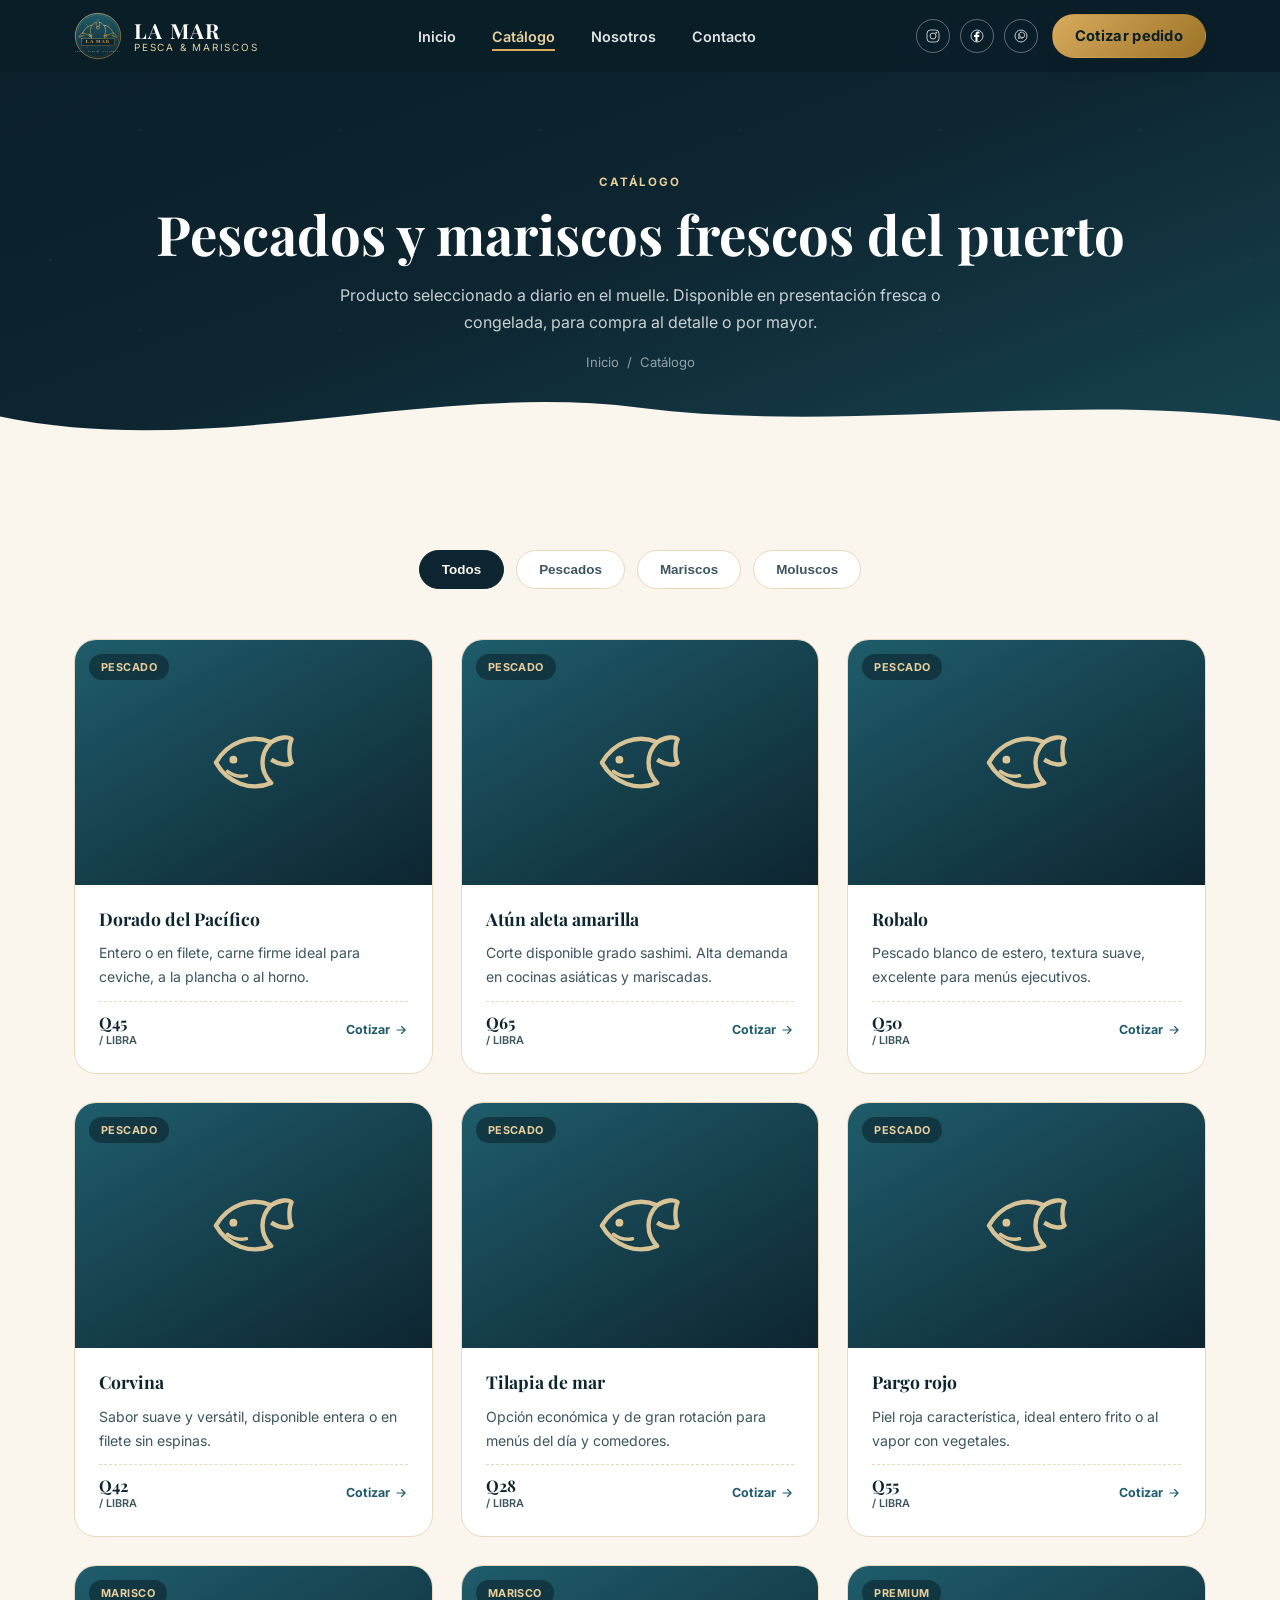
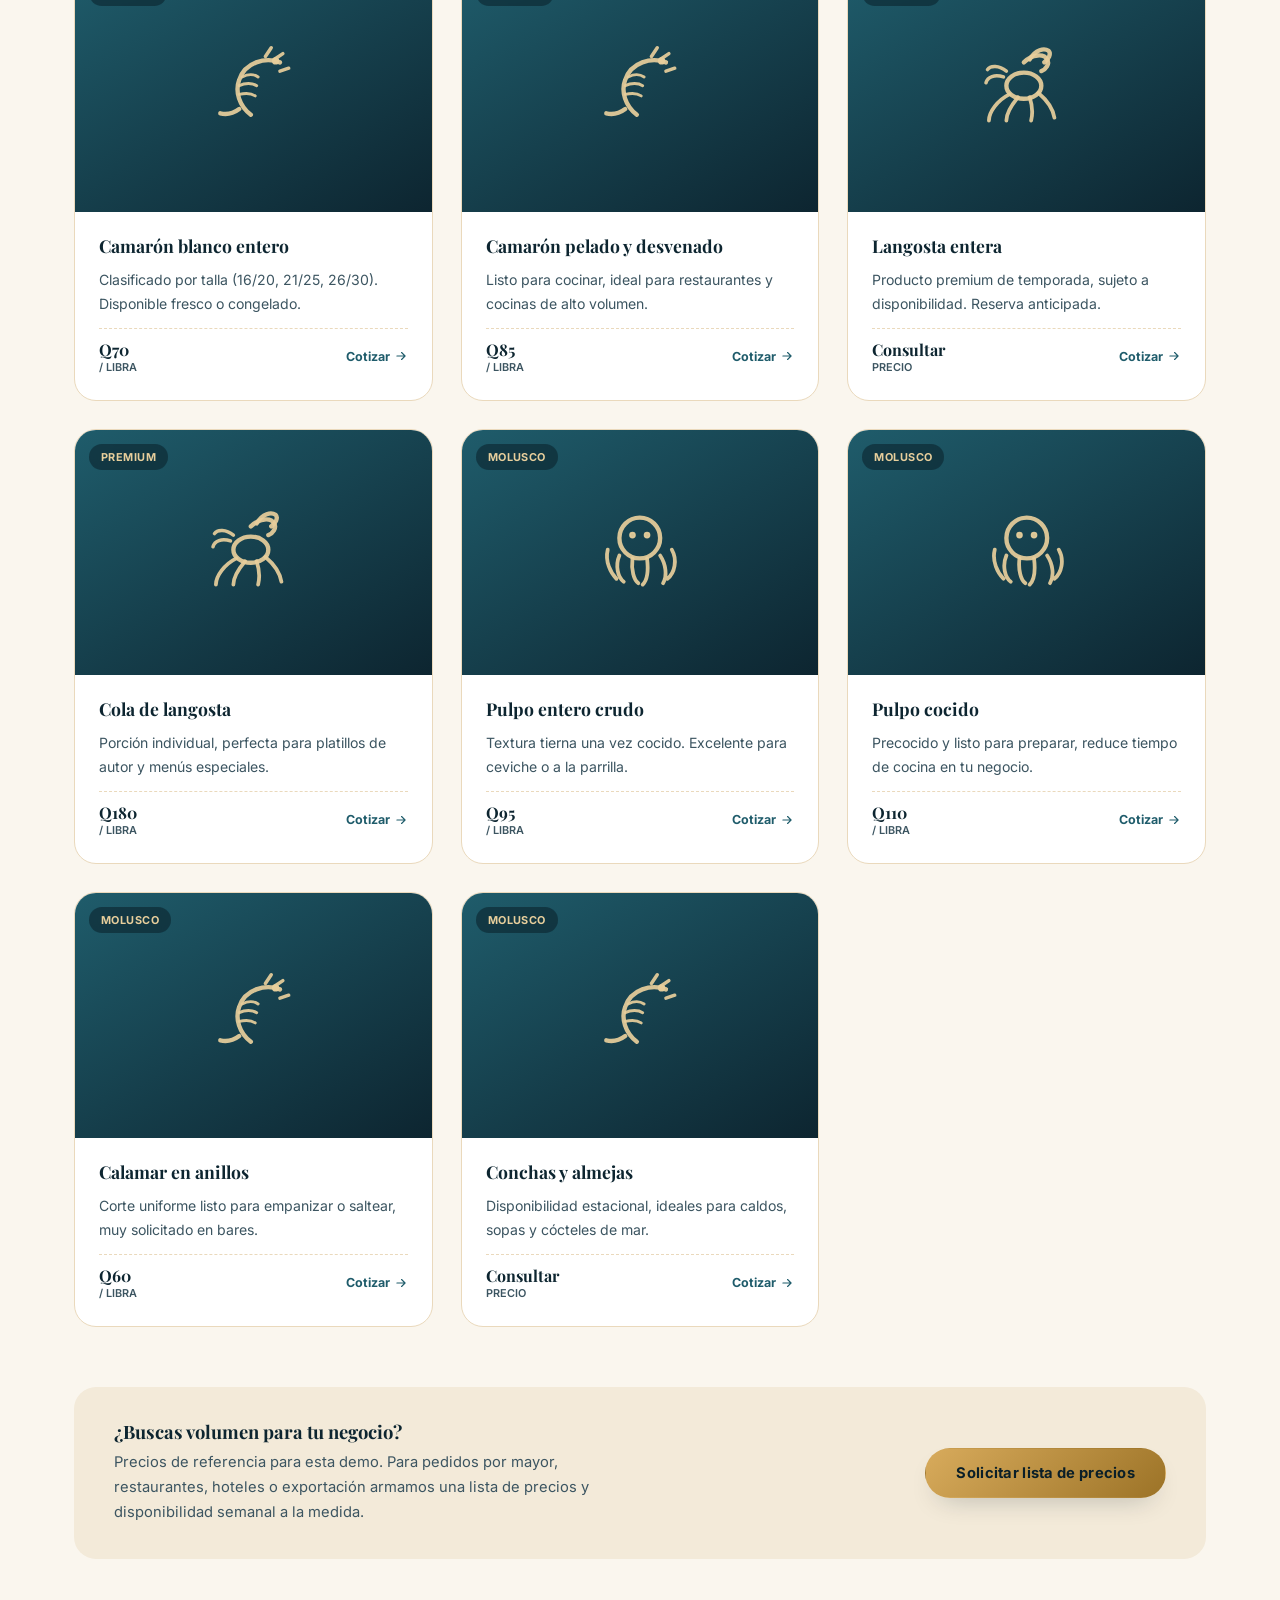
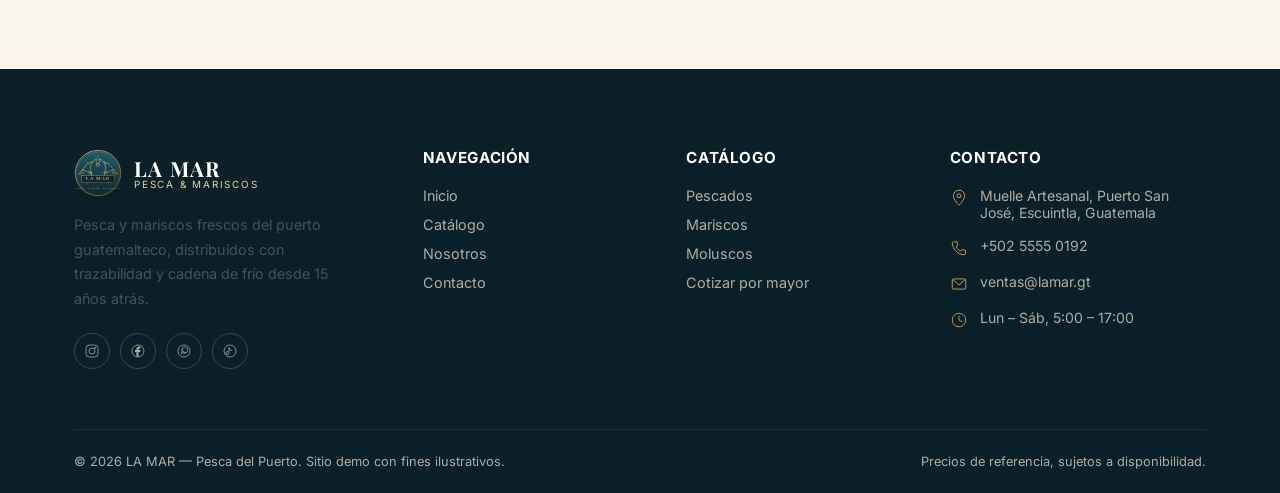
==== catalogo.html @ 39e27c09 "Crear demo estática de sitio web para LA MAR (empresa pesquera) Sitio de 4 páginas (inicio, catálogo" ====
<!doctype html>
<html lang="es">
<head>
<meta charset="UTF-8">
<meta name="viewport" content="width=device-width, initial-scale=1.0">
<title>Catálogo — LA MAR | Pesca del Puerto</title>
<meta name="description" content="Catálogo de pescados, mariscos y moluscos frescos de LA MAR: dorado, atún, camarón, langosta, pulpo, robalo y más, con presentación fresca o congelada.">
<link rel="icon" href="assets/img/logo.svg" type="image/svg+xml">
<link rel="preconnect" href="https://fonts.googleapis.com">
<link rel="preconnect" href="https://fonts.gstatic.com" crossorigin>
<link href="https://fonts.googleapis.com/css2?family=Playfair+Display:wght@600;700&family=Inter:wght@400;500;600;700&display=swap" rel="stylesheet">
<link rel="stylesheet" href="assets/css/styles.css">
</head>
<body>

<header class="site-header solid" data-header>
  <div class="container">
    <a href="index.html" class="brand">
      <img src="assets/img/logo.svg" alt="La Mar — Pesca del Puerto">
      <span class="brand-text"><strong>LA MAR</strong><span>Pesca &amp; Mariscos</span></span>
    </a>
    <nav class="nav-main" data-nav-main>
      <a href="index.html">Inicio</a>
      <a href="catalogo.html" class="active">Catálogo</a>
      <a href="nosotros.html">Nosotros</a>
      <a href="contacto.html">Contacto</a>
      <a href="contacto.html" class="btn btn-primary nav-cta">Cotizar pedido</a>
    </nav>
    <div class="header-actions">
      <div class="social-mini">
        <a href="#" aria-label="Instagram"><svg class="icon"><use href="assets/img/icons.svg#icon-instagram"></use></svg></a>
        <a href="#" aria-label="Facebook"><svg class="icon"><use href="assets/img/icons.svg#icon-facebook"></use></svg></a>
        <a href="#" aria-label="WhatsApp"><svg class="icon"><use href="assets/img/icons.svg#icon-whatsapp"></use></svg></a>
      </div>
      <a href="contacto.html" class="btn btn-primary" style="padding:12px 22px">Cotizar pedido</a>
      <button class="nav-toggle" data-nav-toggle aria-label="Abrir menú" aria-expanded="false">
        <svg class="icon"><use href="assets/img/icons.svg#icon-menu"></use></svg>
      </button>
    </div>
  </div>
</header>

<section class="page-hero">
  <div class="container">
    <span class="eyebrow">Catálogo</span>
    <h1>Pescados y mariscos frescos del puerto</h1>
    <p>Producto seleccionado a diario en el muelle. Disponible en presentación fresca o congelada, para compra al detalle o por mayor.</p>
    <div class="breadcrumb"><a href="index.html">Inicio</a> / <span>Catálogo</span></div>
  </div>
  <div class="wave-divider">
    <svg viewBox="0 0 1440 90" preserveAspectRatio="none"><path d="M0,40 C240,90 480,0 720,30 C960,60 1200,10 1440,45 L1440,90 L0,90 Z" fill="#faf6ee"/></svg>
  </div>
</section>

<section class="catalog">
  <div class="container">

    <div class="filter-bar">
      <button class="filter-btn active" data-filter="todos">Todos</button>
      <button class="filter-btn" data-filter="pescados">Pescados</button>
      <button class="filter-btn" data-filter="mariscos">Mariscos</button>
      <button class="filter-btn" data-filter="moluscos">Moluscos</button>
    </div>

    <div class="catalog-grid">

      <!-- PESCADOS -->
      <article class="p-card" data-category="pescados">
        <div class="p-card-media"><span class="badge">Pescado</span><svg class="icon"><use href="assets/img/icons.svg#icon-fish"></use></svg></div>
        <div class="p-card-body">
          <h3>Dorado del Pacífico</h3>
          <p>Entero o en filete, carne firme ideal para ceviche, a la plancha o al horno.</p>
          <div class="p-card-foot">
            <span class="p-price">Q45 <small>/ libra</small></span>
            <a href="contacto.html" class="p-order">Cotizar <svg class="icon"><use href="assets/img/icons.svg#icon-arrow"></use></svg></a>
          </div>
        </div>
      </article>

      <article class="p-card" data-category="pescados">
        <div class="p-card-media"><span class="badge">Pescado</span><svg class="icon"><use href="assets/img/icons.svg#icon-fish"></use></svg></div>
        <div class="p-card-body">
          <h3>Atún aleta amarilla</h3>
          <p>Corte disponible grado sashimi. Alta demanda en cocinas asiáticas y mariscadas.</p>
          <div class="p-card-foot">
            <span class="p-price">Q65 <small>/ libra</small></span>
            <a href="contacto.html" class="p-order">Cotizar <svg class="icon"><use href="assets/img/icons.svg#icon-arrow"></use></svg></a>
          </div>
        </div>
      </article>

      <article class="p-card" data-category="pescados">
        <div class="p-card-media"><span class="badge">Pescado</span><svg class="icon"><use href="assets/img/icons.svg#icon-fish"></use></svg></div>
        <div class="p-card-body">
          <h3>Robalo</h3>
          <p>Pescado blanco de estero, textura suave, excelente para menús ejecutivos.</p>
          <div class="p-card-foot">
            <span class="p-price">Q50 <small>/ libra</small></span>
            <a href="contacto.html" class="p-order">Cotizar <svg class="icon"><use href="assets/img/icons.svg#icon-arrow"></use></svg></a>
          </div>
        </div>
      </article>

      <article class="p-card" data-category="pescados">
        <div class="p-card-media"><span class="badge">Pescado</span><svg class="icon"><use href="assets/img/icons.svg#icon-fish"></use></svg></div>
        <div class="p-card-body">
          <h3>Corvina</h3>
          <p>Sabor suave y versátil, disponible entera o en filete sin espinas.</p>
          <div class="p-card-foot">
            <span class="p-price">Q42 <small>/ libra</small></span>
            <a href="contacto.html" class="p-order">Cotizar <svg class="icon"><use href="assets/img/icons.svg#icon-arrow"></use></svg></a>
          </div>
        </div>
      </article>

      <article class="p-card" data-category="pescados">
        <div class="p-card-media"><span class="badge">Pescado</span><svg class="icon"><use href="assets/img/icons.svg#icon-fish"></use></svg></div>
        <div class="p-card-body">
          <h3>Tilapia de mar</h3>
          <p>Opción económica y de gran rotación para menús del día y comedores.</p>
          <div class="p-card-foot">
            <span class="p-price">Q28 <small>/ libra</small></span>
            <a href="contacto.html" class="p-order">Cotizar <svg class="icon"><use href="assets/img/icons.svg#icon-arrow"></use></svg></a>
          </div>
        </div>
      </article>

      <article class="p-card" data-category="pescados">
        <div class="p-card-media"><span class="badge">Pescado</span><svg class="icon"><use href="assets/img/icons.svg#icon-fish"></use></svg></div>
        <div class="p-card-body">
          <h3>Pargo rojo</h3>
          <p>Piel roja característica, ideal entero frito o al vapor con vegetales.</p>
          <div class="p-card-foot">
            <span class="p-price">Q55 <small>/ libra</small></span>
            <a href="contacto.html" class="p-order">Cotizar <svg class="icon"><use href="assets/img/icons.svg#icon-arrow"></use></svg></a>
          </div>
        </div>
      </article>

      <!-- MARISCOS -->
      <article class="p-card" data-category="mariscos">
        <div class="p-card-media"><span class="badge">Marisco</span><svg class="icon"><use href="assets/img/icons.svg#icon-shrimp"></use></svg></div>
        <div class="p-card-body">
          <h3>Camarón blanco entero</h3>
          <p>Clasificado por talla (16/20, 21/25, 26/30). Disponible fresco o congelado.</p>
          <div class="p-card-foot">
            <span class="p-price">Q70 <small>/ libra</small></span>
            <a href="contacto.html" class="p-order">Cotizar <svg class="icon"><use href="assets/img/icons.svg#icon-arrow"></use></svg></a>
          </div>
        </div>
      </article>

      <article class="p-card" data-category="mariscos">
        <div class="p-card-media"><span class="badge">Marisco</span><svg class="icon"><use href="assets/img/icons.svg#icon-shrimp"></use></svg></div>
        <div class="p-card-body">
          <h3>Camarón pelado y desvenado</h3>
          <p>Listo para cocinar, ideal para restaurantes y cocinas de alto volumen.</p>
          <div class="p-card-foot">
            <span class="p-price">Q85 <small>/ libra</small></span>
            <a href="contacto.html" class="p-order">Cotizar <svg class="icon"><use href="assets/img/icons.svg#icon-arrow"></use></svg></a>
          </div>
        </div>
      </article>

      <article class="p-card" data-category="mariscos">
        <div class="p-card-media"><span class="badge">Premium</span><svg class="icon"><use href="assets/img/icons.svg#icon-lobster"></use></svg></div>
        <div class="p-card-body">
          <h3>Langosta entera</h3>
          <p>Producto premium de temporada, sujeto a disponibilidad. Reserva anticipada.</p>
          <div class="p-card-foot">
            <span class="p-price">Consultar <small>precio</small></span>
            <a href="contacto.html" class="p-order">Cotizar <svg class="icon"><use href="assets/img/icons.svg#icon-arrow"></use></svg></a>
          </div>
        </div>
      </article>

      <article class="p-card" data-category="mariscos">
        <div class="p-card-media"><span class="badge">Premium</span><svg class="icon"><use href="assets/img/icons.svg#icon-lobster"></use></svg></div>
        <div class="p-card-body">
          <h3>Cola de langosta</h3>
          <p>Porción individual, perfecta para platillos de autor y menús especiales.</p>
          <div class="p-card-foot">
            <span class="p-price">Q180 <small>/ libra</small></span>
            <a href="contacto.html" class="p-order">Cotizar <svg class="icon"><use href="assets/img/icons.svg#icon-arrow"></use></svg></a>
          </div>
        </div>
      </article>

      <!-- MOLUSCOS -->
      <article class="p-card" data-category="moluscos">
        <div class="p-card-media"><span class="badge">Molusco</span><svg class="icon"><use href="assets/img/icons.svg#icon-octopus"></use></svg></div>
        <div class="p-card-body">
          <h3>Pulpo entero crudo</h3>
          <p>Textura tierna una vez cocido. Excelente para ceviche o a la parrilla.</p>
          <div class="p-card-foot">
            <span class="p-price">Q95 <small>/ libra</small></span>
            <a href="contacto.html" class="p-order">Cotizar <svg class="icon"><use href="assets/img/icons.svg#icon-arrow"></use></svg></a>
          </div>
        </div>
      </article>

      <article class="p-card" data-category="moluscos">
        <div class="p-card-media"><span class="badge">Molusco</span><svg class="icon"><use href="assets/img/icons.svg#icon-octopus"></use></svg></div>
        <div class="p-card-body">
          <h3>Pulpo cocido</h3>
          <p>Precocido y listo para preparar, reduce tiempo de cocina en tu negocio.</p>
          <div class="p-card-foot">
            <span class="p-price">Q110 <small>/ libra</small></span>
            <a href="contacto.html" class="p-order">Cotizar <svg class="icon"><use href="assets/img/icons.svg#icon-arrow"></use></svg></a>
          </div>
        </div>
      </article>

      <article class="p-card" data-category="moluscos">
        <div class="p-card-media"><span class="badge">Molusco</span><svg class="icon"><use href="assets/img/icons.svg#icon-shrimp"></use></svg></div>
        <div class="p-card-body">
          <h3>Calamar en anillos</h3>
          <p>Corte uniforme listo para empanizar o saltear, muy solicitado en bares.</p>
          <div class="p-card-foot">
            <span class="p-price">Q60 <small>/ libra</small></span>
            <a href="contacto.html" class="p-order">Cotizar <svg class="icon"><use href="assets/img/icons.svg#icon-arrow"></use></svg></a>
          </div>
        </div>
      </article>

      <article class="p-card" data-category="moluscos">
        <div class="p-card-media"><span class="badge">Molusco</span><svg class="icon"><use href="assets/img/icons.svg#icon-shrimp"></use></svg></div>
        <div class="p-card-body">
          <h3>Conchas y almejas</h3>
          <p>Disponibilidad estacional, ideales para caldos, sopas y cócteles de mar.</p>
          <div class="p-card-foot">
            <span class="p-price">Consultar <small>precio</small></span>
            <a href="contacto.html" class="p-order">Cotizar <svg class="icon"><use href="assets/img/icons.svg#icon-arrow"></use></svg></a>
          </div>
        </div>
      </article>

    </div>

    <div class="catalog-note">
      <div>
        <h3 style="font-size:1.15rem;margin-bottom:8px">¿Buscas volumen para tu negocio?</h3>
        <p>Precios de referencia para esta demo. Para pedidos por mayor, restaurantes, hoteles o exportación armamos una lista de precios y disponibilidad semanal a la medida.</p>
      </div>
      <a href="contacto.html" class="btn btn-primary">Solicitar lista de precios</a>
    </div>

  </div>
</section>

<footer class="site-footer">
  <div class="container">
    <div class="footer-grid">
      <div class="footer-brand">
        <a href="index.html" class="brand">
          <img src="assets/img/logo.svg" alt="La Mar">
          <span class="brand-text"><strong style="color:#fff">LA MAR</strong><span>Pesca &amp; Mariscos</span></span>
        </a>
        <p>Pesca y mariscos frescos del puerto guatemalteco, distribuidos con trazabilidad y cadena de frío desde 15 años atrás.</p>
        <div class="footer-social">
          <a href="#" aria-label="Instagram"><svg class="icon"><use href="assets/img/icons.svg#icon-instagram"></use></svg></a>
          <a href="#" aria-label="Facebook"><svg class="icon"><use href="assets/img/icons.svg#icon-facebook"></use></svg></a>
          <a href="#" aria-label="WhatsApp"><svg class="icon"><use href="assets/img/icons.svg#icon-whatsapp"></use></svg></a>
          <a href="#" aria-label="TikTok"><svg class="icon"><use href="assets/img/icons.svg#icon-tiktok"></use></svg></a>
        </div>
      </div>
      <div>
        <h4>Navegación</h4>
        <div class="footer-links">
          <a href="index.html">Inicio</a>
          <a href="catalogo.html">Catálogo</a>
          <a href="nosotros.html">Nosotros</a>
          <a href="contacto.html">Contacto</a>
        </div>
      </div>
      <div>
        <h4>Catálogo</h4>
        <div class="footer-links">
          <a href="catalogo.html">Pescados</a>
          <a href="catalogo.html">Mariscos</a>
          <a href="catalogo.html">Moluscos</a>
          <a href="contacto.html">Cotizar por mayor</a>
        </div>
      </div>
      <div>
        <h4>Contacto</h4>
        <ul class="footer-contact">
          <li><svg class="icon"><use href="assets/img/icons.svg#icon-pin"></use></svg><span>Muelle Artesanal, Puerto San José, Escuintla, Guatemala</span></li>
          <li><svg class="icon"><use href="assets/img/icons.svg#icon-phone"></use></svg><span>+502 5555 0192</span></li>
          <li><svg class="icon"><use href="assets/img/icons.svg#icon-mail"></use></svg><span>ventas@lamar.gt</span></li>
          <li><svg class="icon"><use href="assets/img/icons.svg#icon-clock"></use></svg><span>Lun – Sáb, 5:00 – 17:00</span></li>
        </ul>
      </div>
    </div>
    <div class="footer-bottom">
      <span>© <span data-year>2026</span> LA MAR — Pesca del Puerto. Sitio demo con fines ilustrativos.</span>
      <span>Precios de referencia, sujetos a disponibilidad.</span>
    </div>
  </div>
</footer>

<script src="assets/js/main.js"></script>
</body>
</html>
---- assets/css/styles.css ----
/* ===========================================================
   LA MAR — Pesca del Puerto | hoja de estilos principal
   =========================================================== */

:root{
  --navy-950:#0a1f28;
  --navy-900:#0d2530;
  --navy-800:#123241;
  --navy-700:#1a4152;
  --teal-600:#1f5c6b;
  --teal-500:#2a7a8c;
  --gold-600:#9c7327;
  --gold-500:#c8983f;
  --gold-400:#d8ab5c;
  --gold-300:#e8cf9c;
  --cream-50:#faf6ee;
  --cream-100:#f3ead9;
  --cream-200:#ead9bc;
  --ink:#16242b;
  --ink-soft:#3c5561;
  --white:#ffffff;
  --shadow-lg:0 24px 48px -20px rgba(10,31,40,.35);
  --shadow-md:0 12px 28px -14px rgba(10,31,40,.3);
  --radius-lg:22px;
  --radius-md:14px;
  --radius-sm:8px;
  --container:1180px;
  --ff-display:'Playfair Display', Georgia, 'Times New Roman', serif;
  --ff-body:'Inter', -apple-system, BlinkMacSystemFont, 'Segoe UI', sans-serif;
}

*,*::before,*::after{box-sizing:border-box}
html{scroll-behavior:smooth}
body{
  margin:0;
  font-family:var(--ff-body);
  color:var(--ink);
  background:var(--cream-50);
  -webkit-font-smoothing:antialiased;
  overflow-x:hidden;
}
img,svg{max-width:100%;display:block}
a{color:inherit;text-decoration:none}
ul{list-style:none;margin:0;padding:0}
h1,h2,h3,h4{font-family:var(--ff-display);margin:0;line-height:1.15;color:var(--navy-900)}
p{margin:0;line-height:1.7;color:var(--ink-soft)}
.icon{width:1em;height:1em;fill:none;stroke:currentColor}
.container{max-width:var(--container);margin:0 auto;padding:0 24px}
section{position:relative}

/* ---------- utility ---------- */
.eyebrow{
  display:inline-flex;align-items:center;gap:8px;
  font-family:var(--ff-body);font-weight:700;font-size:.72rem;
  letter-spacing:.16em;text-transform:uppercase;color:var(--gold-600);
  margin-bottom:14px;
}
.eyebrow::before{content:"";width:22px;height:2px;background:var(--gold-500)}
.section-head{max-width:640px;margin:0 0 46px}
.section-head.center{margin-inline:auto;text-align:center}
.section-head h2{font-size:clamp(1.8rem,3.2vw,2.6rem);margin-bottom:14px}
.section-head p{font-size:1.05rem}

.btn{
  display:inline-flex;align-items:center;justify-content:center;gap:10px;
  padding:15px 30px;border-radius:100px;font-weight:700;font-size:.92rem;
  letter-spacing:.02em;border:1.5px solid transparent;cursor:pointer;
  transition:transform .25s ease,box-shadow .25s ease,background .25s ease,color .25s ease,border-color .25s ease;
  white-space:nowrap;
}
.btn .icon{width:18px;height:18px}
.btn-primary{background:linear-gradient(135deg,var(--gold-400),var(--gold-600));color:var(--navy-950);box-shadow:var(--shadow-md)}
.btn-primary:hover{transform:translateY(-2px);box-shadow:0 18px 34px -14px rgba(156,115,39,.55)}
.btn-outline{border-color:rgba(255,255,255,.5);color:var(--white)}
.btn-outline:hover{background:rgba(255,255,255,.12);transform:translateY(-2px)}
.btn-dark{background:var(--navy-900);color:var(--cream-50)}
.btn-dark:hover{background:var(--navy-800);transform:translateY(-2px)}
.btn-ghost{border-color:var(--navy-900);color:var(--navy-900)}
.btn-ghost:hover{background:var(--navy-900);color:var(--cream-50)}
.btn-block{width:100%}

.pill{
  display:inline-flex;align-items:center;gap:8px;padding:8px 16px;border-radius:100px;
  font-size:.8rem;font-weight:700;letter-spacing:.03em;
  background:var(--cream-100);color:var(--teal-600);
}

/* ---------- header ---------- */
.site-header{
  position:fixed;top:0;left:0;right:0;z-index:1000;
  padding:18px 0;transition:background .35s ease,padding .35s ease,box-shadow .35s ease;
}
.site-header .container{display:flex;align-items:center;justify-content:space-between;gap:20px}
.brand{display:flex;align-items:center;gap:12px}
.brand img{width:48px;height:48px;transition:width .3s ease,height .3s ease}
.brand-text{display:flex;flex-direction:column;line-height:1.1}
.brand-text strong{font-family:var(--ff-display);font-size:1.3rem;letter-spacing:.06em;color:var(--white)}
.brand-text span{font-size:.62rem;letter-spacing:.18em;text-transform:uppercase;color:var(--gold-300)}

.nav-main{display:flex;align-items:center;gap:36px}
.nav-main a{
  font-size:.9rem;font-weight:600;color:rgba(255,255,255,.88);
  position:relative;padding:6px 0;
}
.nav-main a::after{
  content:"";position:absolute;left:0;bottom:0;height:2px;width:0;
  background:var(--gold-400);transition:width .25s ease;
}
.nav-main a:hover::after,.nav-main a.active::after{width:100%}
.nav-main a.active{color:var(--gold-300)}
.nav-cta{display:none}

.header-actions{display:flex;align-items:center;gap:14px}
.social-mini{display:flex;gap:10px}
.social-mini a{
  width:34px;height:34px;border-radius:50%;display:flex;align-items:center;justify-content:center;
  border:1.5px solid rgba(255,255,255,.35);color:var(--white);transition:all .25s ease;
}
.social-mini a:hover{background:var(--gold-500);border-color:var(--gold-500);color:var(--navy-950)}
.social-mini .icon{width:16px;height:16px}

.nav-toggle{
  display:none;width:42px;height:42px;border-radius:50%;border:1.5px solid rgba(255,255,255,.4);
  color:var(--white);align-items:center;justify-content:center;background:transparent;cursor:pointer;
}
.nav-toggle .icon{width:20px;height:20px}

.site-header.is-scrolled{
  background:rgba(10,31,40,.92);backdrop-filter:blur(10px);
  box-shadow:0 10px 30px -16px rgba(0,0,0,.5);padding:10px 0;
}
.site-header.is-scrolled .brand img{width:40px;height:40px}

/* header default state on inner pages (no transparent hero option) */
.site-header.solid{background:rgba(10,31,40,.96);backdrop-filter:blur(10px);padding:12px 0}

/* ---------- hero ---------- */
.hero{
  position:relative;min-height:100vh;display:flex;align-items:center;
  padding:150px 0 120px;overflow:hidden;
  background:
    radial-gradient(1100px 620px at 82% -10%, rgba(42,122,140,.55), transparent 60%),
    radial-gradient(900px 500px at -10% 110%, rgba(200,152,63,.25), transparent 55%),
    linear-gradient(160deg,var(--navy-950) 0%,var(--navy-900) 45%,var(--teal-600) 130%);
}
.hero::before{
  content:"";position:absolute;inset:0;opacity:.14;pointer-events:none;
  background-image:
    radial-gradient(circle at 20% 30%, rgba(255,255,255,.5) 0, transparent 2px),
    radial-gradient(circle at 65% 60%, rgba(255,255,255,.4) 0, transparent 2px),
    radial-gradient(circle at 85% 20%, rgba(255,255,255,.5) 0, transparent 2px),
    radial-gradient(circle at 40% 80%, rgba(255,255,255,.35) 0, transparent 2px);
  background-size:220px 220px;
}
.hero .container{position:relative;display:grid;grid-template-columns:1.15fr .85fr;gap:60px;align-items:center;z-index:2}
.hero-copy .eyebrow{color:var(--gold-300)}
.hero-copy h1{
  font-size:clamp(2.6rem,5.4vw,4.4rem);color:var(--white);margin-bottom:22px;
}
.hero-copy h1 em{font-style:normal;color:var(--gold-400)}
.hero-copy p.lead{font-size:1.15rem;color:rgba(255,255,255,.82);max-width:520px;margin-bottom:36px}
.hero-actions{display:flex;flex-wrap:wrap;gap:16px;margin-bottom:48px}
.hero-stats{display:flex;gap:38px;flex-wrap:wrap}
.hero-stats div strong{display:block;font-family:var(--ff-display);font-size:1.9rem;color:var(--white)}
.hero-stats div span{font-size:.78rem;letter-spacing:.05em;color:rgba(255,255,255,.65)}

.hero-visual{position:relative;display:flex;align-items:center;justify-content:center}
.hero-emblem{
  position:relative;width:100%;max-width:420px;aspect-ratio:1;border-radius:50%;
  background:radial-gradient(circle at 35% 30%, rgba(216,171,92,.18), rgba(13,37,48,.2) 60%);
  border:1px solid rgba(232,207,156,.25);
  display:flex;align-items:center;justify-content:center;
  animation:float 6s ease-in-out infinite;
}
.hero-emblem img{width:78%}
.hero-emblem::before,.hero-emblem::after{
  content:"";position:absolute;border-radius:50%;border:1px dashed rgba(232,207,156,.3);
}
.hero-emblem::before{inset:-26px}
.hero-emblem::after{inset:-52px;border-style:solid;border-color:rgba(232,207,156,.12)}
.hero-badge{
  position:absolute;bottom:6%;left:-8%;background:var(--white);color:var(--navy-900);
  padding:14px 20px;border-radius:16px;box-shadow:var(--shadow-lg);
  display:flex;align-items:center;gap:12px;max-width:230px;
}
.hero-badge .icon{width:30px;height:30px;color:var(--gold-500);flex-shrink:0}
.hero-badge strong{display:block;font-size:.85rem}
.hero-badge span{font-size:.72rem;color:var(--ink-soft)}

@keyframes float{0%,100%{transform:translateY(0)}50%{transform:translateY(-14px)}}

.wave-divider{position:absolute;left:0;right:0;bottom:-1px;line-height:0;z-index:2}
.wave-divider svg{width:100%;height:80px;display:block}

/* ---------- trust strip ---------- */
.trust-strip{background:var(--navy-900);padding:34px 0}
.trust-strip ul{display:flex;flex-wrap:wrap;justify-content:space-between;gap:24px}
.trust-strip li{display:flex;align-items:center;gap:12px;color:var(--cream-100);flex:1;min-width:200px}
.trust-strip .icon{width:26px;height:26px;color:var(--gold-400);flex-shrink:0}
.trust-strip strong{display:block;font-size:.92rem}
.trust-strip small{font-size:.76rem;color:rgba(243,234,217,.6)}

/* ---------- about brief ---------- */
.about-brief{padding:110px 0;background:var(--cream-50)}
.about-grid{display:grid;grid-template-columns:.9fr 1.1fr;gap:70px;align-items:center}
.about-art{position:relative}
.about-panel{
  border-radius:var(--radius-lg);background:linear-gradient(155deg,var(--teal-600),var(--navy-900));
  aspect-ratio:4/5;display:flex;align-items:center;justify-content:center;position:relative;
  box-shadow:var(--shadow-lg);overflow:hidden;
}
.about-panel .icon{width:46%;height:46%;color:rgba(232,207,156,.9)}
.about-panel::after{
  content:"";position:absolute;inset:0;
  background:repeating-linear-gradient(115deg, rgba(255,255,255,.05) 0 2px, transparent 2px 26px);
}
.about-float{
  position:absolute;bottom:-30px;right:-30px;background:var(--white);border-radius:var(--radius-md);
  padding:18px 22px;box-shadow:var(--shadow-lg);display:flex;gap:14px;align-items:center;max-width:230px;
}
.about-float .icon{width:32px;height:32px;color:var(--gold-500)}
.about-float strong{display:block;font-size:1.5rem;font-family:var(--ff-display);color:var(--navy-900)}
.about-float span{font-size:.75rem;color:var(--ink-soft)}
.about-list{display:grid;gap:16px;margin:30px 0 34px}
.about-list li{display:flex;gap:14px;align-items:flex-start}
.about-list .icon{width:22px;height:22px;color:var(--gold-500);flex-shrink:0;margin-top:3px}
.about-list strong{display:block;color:var(--navy-900);font-size:1rem;margin-bottom:2px}
.about-list p{font-size:.92rem}

/* ---------- products ---------- */
.products{padding:110px 0;background:var(--white)}
.product-grid{display:grid;grid-template-columns:repeat(3,1fr);gap:28px}
.card{
  background:var(--cream-50);border-radius:var(--radius-lg);padding:34px 28px;
  border:1px solid var(--cream-200);transition:transform .3s ease,box-shadow .3s ease,border-color .3s ease;
  position:relative;
}
.card:hover{transform:translateY(-8px);box-shadow:var(--shadow-lg);border-color:transparent}
.card-icon{
  width:64px;height:64px;border-radius:18px;display:flex;align-items:center;justify-content:center;
  background:linear-gradient(150deg,var(--teal-600),var(--navy-900));color:var(--gold-300);margin-bottom:22px;
}
.card-icon .icon{width:32px;height:32px}
.card h3{font-size:1.2rem;margin-bottom:10px}
.card p{font-size:.92rem;margin-bottom:16px}
.card-tags{display:flex;gap:8px;flex-wrap:wrap}
.tag{font-size:.7rem;font-weight:700;letter-spacing:.03em;padding:5px 11px;border-radius:100px;background:var(--cream-100);color:var(--teal-600)}
.products-cta{text-align:center;margin-top:52px}

/* ---------- process ---------- */
.process{padding:110px 0;background:var(--navy-950);color:var(--cream-50);position:relative;overflow:hidden}
.process::before{
  content:"";position:absolute;inset:0;opacity:.5;
  background:radial-gradient(700px 400px at 90% 10%, rgba(42,122,140,.35), transparent 60%);
}
.process .section-head h2,.process .section-head p{color:var(--cream-50)}
.process .section-head p{color:rgba(243,234,217,.7)}
.process-grid{display:grid;grid-template-columns:repeat(4,1fr);gap:24px;position:relative;z-index:2}
.process-step{
  background:rgba(255,255,255,.04);border:1px solid rgba(255,255,255,.1);border-radius:var(--radius-md);
  padding:30px 24px;position:relative;
}
.process-step .num{
  font-family:var(--ff-display);font-size:.85rem;color:var(--gold-400);letter-spacing:.1em;margin-bottom:18px;display:block;
}
.process-step .icon{width:30px;height:30px;color:var(--gold-400);margin-bottom:16px}
.process-step h3{color:var(--white);font-size:1.05rem;margin-bottom:8px}
.process-step p{color:rgba(243,234,217,.65);font-size:.88rem}

/* ---------- testimonials ---------- */
.testimonials{padding:110px 0;background:var(--cream-100)}
.testi-grid{display:grid;grid-template-columns:repeat(3,1fr);gap:26px}
.testi-card{background:var(--white);border-radius:var(--radius-lg);padding:32px;box-shadow:var(--shadow-md)}
.testi-card .icon-quote{width:34px;height:34px;color:var(--gold-400);margin-bottom:16px}
.testi-card p.quote{color:var(--ink);font-size:.98rem;margin-bottom:22px;font-style:italic}
.testi-stars{display:flex;gap:3px;color:var(--gold-500);margin-bottom:14px}
.testi-stars .icon{width:15px;height:15px}
.testi-person{display:flex;align-items:center;gap:12px}
.testi-avatar{
  width:44px;height:44px;border-radius:50%;background:linear-gradient(150deg,var(--teal-600),var(--navy-900));
  color:var(--gold-300);display:flex;align-items:center;justify-content:center;font-family:var(--ff-display);font-weight:700;
}
.testi-person strong{display:block;font-size:.92rem;color:var(--navy-900)}
.testi-person span{font-size:.78rem;color:var(--ink-soft)}

/* ---------- social ---------- */
.social-section{padding:110px 0;background:var(--white)}
.social-head{display:flex;justify-content:space-between;align-items:flex-end;gap:30px;margin-bottom:40px;flex-wrap:wrap}
.social-links-row{display:flex;gap:12px}
.social-links-row a{
  display:flex;align-items:center;gap:10px;padding:12px 20px;border-radius:100px;
  background:var(--cream-100);color:var(--navy-900);font-weight:700;font-size:.85rem;transition:all .25s ease;
}
.social-links-row a:hover{background:var(--navy-900);color:var(--cream-50)}
.social-links-row .icon{width:18px;height:18px}
.social-grid{display:grid;grid-template-columns:repeat(6,1fr);gap:16px}
.social-tile{
  aspect-ratio:1;border-radius:var(--radius-md);position:relative;overflow:hidden;
  display:flex;align-items:center;justify-content:center;color:rgba(255,255,255,.92);
  transition:transform .3s ease;
}
.social-tile:hover{transform:scale(1.04)}
.social-tile .icon{width:34%;height:34%}
.social-tile span{
  position:absolute;bottom:10px;left:12px;font-size:.68rem;font-weight:700;letter-spacing:.03em;
  display:flex;align-items:center;gap:5px;color:rgba(255,255,255,.85);
}
.social-tile span .icon{width:12px;height:12px}
.social-tile.t1{background:linear-gradient(150deg,#1f5c6b,#0d2530)}
.social-tile.t2{background:linear-gradient(150deg,#c8983f,#9c7327)}
.social-tile.t3{background:linear-gradient(150deg,#123241,#1a4152)}
.social-tile.t4{background:linear-gradient(150deg,#2a7a8c,#123241)}
.social-tile.t5{background:linear-gradient(150deg,#d8ab5c,#c8983f)}
.social-tile.t6{background:linear-gradient(150deg,#0a1f28,#1f5c6b)}

/* ---------- cta banner ---------- */
.cta-banner{
  margin:0 auto 110px;max-width:var(--container);border-radius:32px;overflow:hidden;position:relative;
  background:linear-gradient(120deg,var(--teal-600),var(--navy-950));padding:70px 60px;
  display:flex;justify-content:space-between;align-items:center;gap:40px;flex-wrap:wrap;
}
.cta-banner::before{
  content:"";position:absolute;inset:0;opacity:.25;
  background:radial-gradient(500px 300px at 85% 20%, rgba(200,152,63,.5), transparent 60%);
}
.cta-banner h2{color:var(--white);font-size:clamp(1.6rem,3vw,2.2rem);max-width:520px;position:relative;z-index:2}
.cta-banner p{color:rgba(255,255,255,.75);margin-top:10px;position:relative;z-index:2}
.cta-banner .btn{position:relative;z-index:2}

/* ---------- footer ---------- */
.site-footer{background:var(--navy-950);color:rgba(243,234,217,.7);padding:80px 0 0}
.footer-grid{display:grid;grid-template-columns:1.4fr 1fr 1fr 1.2fr;gap:50px;padding-bottom:60px;border-bottom:1px solid rgba(255,255,255,.08)}
.footer-brand .brand{margin-bottom:16px}
.footer-brand .brand-text strong{color:var(--white)}
.footer-brand p{font-size:.9rem;max-width:280px;margin-bottom:22px}
.footer-social{display:flex;gap:10px}
.footer-social a{
  width:36px;height:36px;border-radius:50%;border:1px solid rgba(255,255,255,.18);
  display:flex;align-items:center;justify-content:center;transition:all .25s ease;
}
.footer-social a:hover{background:var(--gold-500);border-color:var(--gold-500);color:var(--navy-950)}
.footer-social .icon{width:16px;height:16px}
.site-footer h4{color:var(--white);font-size:.95rem;letter-spacing:.04em;margin-bottom:20px;font-family:var(--ff-body);font-weight:700;text-transform:uppercase}
.footer-links{display:grid;gap:12px}
.footer-links a{font-size:.9rem;transition:color .2s ease}
.footer-links a:hover{color:var(--gold-400)}
.footer-contact{display:grid;gap:16px}
.footer-contact li{display:flex;gap:12px;align-items:flex-start;font-size:.88rem}
.footer-contact .icon{width:18px;height:18px;color:var(--gold-400);flex-shrink:0;margin-top:2px}
.footer-bottom{padding:24px 0;display:flex;justify-content:space-between;align-items:center;gap:16px;flex-wrap:wrap;font-size:.8rem}
.footer-bottom a{color:var(--gold-400)}

/* ---------- page hero (inner pages) ---------- */
.page-hero{
  padding:170px 0 90px;position:relative;overflow:hidden;
  background:linear-gradient(160deg,var(--navy-950) 0%,var(--navy-900) 50%,var(--teal-600) 140%);
}
.page-hero::before{
  content:"";position:absolute;inset:0;opacity:.12;pointer-events:none;
  background-image:radial-gradient(circle at 25% 30%, rgba(255,255,255,.5) 0, transparent 2px),
    radial-gradient(circle at 70% 65%, rgba(255,255,255,.4) 0, transparent 2px);
  background-size:200px 200px;
}
.page-hero .container{position:relative;z-index:2;text-align:center}
.page-hero .eyebrow{justify-content:center;color:var(--gold-300)}
.page-hero .eyebrow::before{display:none}
.page-hero h1{color:var(--white);font-size:clamp(2.2rem,4.6vw,3.4rem);margin-bottom:16px}
.page-hero p{color:rgba(255,255,255,.78);max-width:620px;margin:0 auto}
.breadcrumb{display:flex;justify-content:center;gap:8px;font-size:.82rem;color:rgba(255,255,255,.55);margin-top:18px}
.breadcrumb a:hover{color:var(--gold-300)}

/* ---------- catalog ---------- */
.catalog{padding:90px 0 110px;background:var(--cream-50)}
.filter-bar{display:flex;flex-wrap:wrap;gap:12px;justify-content:center;margin-bottom:50px}
.filter-btn{
  padding:11px 22px;border-radius:100px;border:1.5px solid var(--cream-200);background:var(--white);
  font-weight:700;font-size:.84rem;color:var(--ink-soft);cursor:pointer;transition:all .25s ease;
}
.filter-btn:hover{border-color:var(--gold-400);color:var(--navy-900)}
.filter-btn.active{background:var(--navy-900);border-color:var(--navy-900);color:var(--cream-50)}
.catalog-grid{display:grid;grid-template-columns:repeat(3,1fr);gap:28px}
.p-card{
  background:var(--white);border-radius:var(--radius-lg);overflow:hidden;border:1px solid var(--cream-200);
  transition:transform .3s ease,box-shadow .3s ease;display:flex;flex-direction:column;
}
.p-card:hover{transform:translateY(-6px);box-shadow:var(--shadow-lg)}
.p-card-media{
  aspect-ratio:16/11;display:flex;align-items:center;justify-content:center;position:relative;
  background:linear-gradient(150deg,var(--teal-600),var(--navy-900));color:rgba(232,207,156,.92);
}
.p-card-media .icon{width:38%;height:38%}
.p-card-media .badge{
  position:absolute;top:14px;left:14px;background:rgba(10,31,40,.55);backdrop-filter:blur(4px);
  color:var(--gold-300);font-size:.68rem;font-weight:700;letter-spacing:.04em;padding:6px 12px;border-radius:100px;
  text-transform:uppercase;
}
.p-card-body{padding:24px 24px 26px;display:flex;flex-direction:column;gap:12px;flex:1}
.p-card-body h3{font-size:1.1rem}
.p-card-body p{font-size:.88rem;flex:1}
.p-card-foot{display:flex;justify-content:space-between;align-items:center;padding-top:10px;border-top:1px dashed var(--cream-200)}
.p-price{font-family:var(--ff-display);font-weight:700;color:var(--navy-900);font-size:1rem}
.p-price small{display:block;font-family:var(--ff-body);font-weight:600;font-size:.68rem;color:var(--ink-soft);text-transform:uppercase}
.p-order{font-size:.78rem;font-weight:700;color:var(--teal-600);display:flex;align-items:center;gap:4px}
.p-order .icon{width:14px;height:14px}
.catalog-note{
  margin-top:60px;background:var(--cream-100);border-radius:var(--radius-lg);padding:34px 40px;
  display:flex;justify-content:space-between;align-items:center;gap:24px;flex-wrap:wrap;
}
.catalog-note p{font-size:.92rem;max-width:520px}

/* ---------- about page ---------- */
.timeline{display:grid;gap:0;position:relative;margin-top:20px}
.timeline::before{content:"";position:absolute;left:29px;top:6px;bottom:6px;width:2px;background:var(--cream-200)}
.timeline-item{display:grid;grid-template-columns:60px 1fr;gap:24px;padding-bottom:44px;position:relative}
.timeline-item:last-child{padding-bottom:0}
.timeline-dot{
  width:60px;height:60px;border-radius:50%;background:var(--white);border:2px solid var(--gold-400);
  display:flex;align-items:center;justify-content:center;font-family:var(--ff-display);font-weight:700;
  color:var(--navy-900);position:relative;z-index:2;font-size:.95rem;
}
.timeline-body{padding-top:8px}
.timeline-body h3{font-size:1.1rem;margin-bottom:6px}
.timeline-body p{font-size:.92rem}

.value-grid{display:grid;grid-template-columns:repeat(3,1fr);gap:26px;margin-top:10px}
.value-card{text-align:center;padding:36px 26px;border-radius:var(--radius-lg);background:var(--white);border:1px solid var(--cream-200)}
.value-card .card-icon{margin:0 auto 20px}
.value-card h3{font-size:1.05rem;margin-bottom:10px}
.value-card p{font-size:.88rem}

.cert-strip{display:grid;grid-template-columns:repeat(4,1fr);gap:20px}
.cert-item{
  display:flex;flex-direction:column;align-items:center;text-align:center;gap:12px;
  padding:28px 18px;border-radius:var(--radius-md);background:var(--cream-100);
}
.cert-item .icon{width:34px;height:34px;color:var(--gold-600)}
.cert-item strong{font-size:.85rem;color:var(--navy-900)}
.cert-item span{font-size:.74rem;color:var(--ink-soft)}

.split-media{
  border-radius:var(--radius-lg);aspect-ratio:16/10;background:linear-gradient(150deg,var(--teal-600),var(--navy-950));
  display:flex;align-items:center;justify-content:center;color:rgba(232,207,156,.9);position:relative;overflow:hidden;
  box-shadow:var(--shadow-lg);
}
.split-media .icon{width:34%;height:34%}
.split-media::after{content:"";position:absolute;inset:0;background:repeating-linear-gradient(115deg, rgba(255,255,255,.05) 0 2px, transparent 2px 26px)}

/* ---------- contact page ---------- */
.contact-wrap{padding:90px 0 120px;background:var(--cream-50)}
.contact-grid{display:grid;grid-template-columns:.85fr 1.15fr;gap:50px;align-items:start}
.contact-cards{display:grid;gap:18px;margin-bottom:30px}
.contact-card{
  display:flex;gap:16px;background:var(--white);border:1px solid var(--cream-200);border-radius:var(--radius-md);
  padding:22px;align-items:flex-start;
}
.contact-card .card-icon{width:52px;height:52px;border-radius:14px;margin-bottom:0;flex-shrink:0}
.contact-card .card-icon .icon{width:24px;height:24px}
.contact-card h4{font-size:.95rem;color:var(--navy-900);margin-bottom:4px;font-family:var(--ff-body);font-weight:700}
.contact-card p{font-size:.86rem}
.map-box{
  border-radius:var(--radius-lg);aspect-ratio:16/10;position:relative;overflow:hidden;
  background:linear-gradient(150deg,var(--navy-900),var(--teal-600));color:rgba(232,207,156,.9);
  display:flex;align-items:center;justify-content:center;flex-direction:column;gap:12px;text-align:center;
  box-shadow:var(--shadow-lg);
}
.map-box .icon{width:52px;height:52px}
.map-box strong{color:var(--white);font-family:var(--ff-display);font-size:1.15rem}
.map-box span{font-size:.82rem;color:rgba(243,234,217,.75)}
.map-box::before{
  content:"";position:absolute;inset:0;opacity:.15;
  background-image:radial-gradient(circle at 20% 30%, #fff 0, transparent 2px),
   radial-gradient(circle at 70% 60%, #fff 0, transparent 2px),
   radial-gradient(circle at 85% 20%, #fff 0, transparent 2px);
  background-size:120px 120px;
}

.form-card{background:var(--white);border-radius:var(--radius-lg);padding:44px;box-shadow:var(--shadow-md);border:1px solid var(--cream-200)}
.form-row{display:grid;grid-template-columns:1fr 1fr;gap:18px;margin-bottom:18px}
.field{display:flex;flex-direction:column;gap:8px;margin-bottom:18px}
.field label{font-size:.82rem;font-weight:700;color:var(--navy-900)}
.field input,.field select,.field textarea{
  padding:13px 16px;border-radius:10px;border:1.5px solid var(--cream-200);font-family:var(--ff-body);
  font-size:.92rem;color:var(--ink);background:var(--cream-50);transition:border-color .2s ease;
}
.field input:focus,.field select:focus,.field textarea:focus{outline:none;border-color:var(--gold-400)}
.field textarea{resize:vertical;min-height:120px}
.form-success{
  display:none;align-items:center;gap:14px;background:var(--cream-100);border-radius:var(--radius-md);
  padding:20px 22px;margin-top:18px;
}
.form-success.show{display:flex}
.form-success .icon{width:26px;height:26px;color:var(--teal-600);flex-shrink:0}
.form-success strong{display:block;color:var(--navy-900);font-size:.92rem}
.form-success span{font-size:.82rem;color:var(--ink-soft)}
.form-note{font-size:.76rem;color:var(--ink-soft);margin-top:14px}

.faq-strip{margin-top:60px;display:grid;grid-template-columns:repeat(3,1fr);gap:22px}
.faq-card{background:var(--white);border:1px solid var(--cream-200);border-radius:var(--radius-md);padding:24px}
.faq-card h4{font-size:.92rem;color:var(--navy-900);margin-bottom:8px;font-family:var(--ff-body);font-weight:700}
.faq-card p{font-size:.85rem}

/* ---------- responsive ---------- */
@media (max-width:1080px){
  .hero .container{grid-template-columns:1fr}
  .hero-visual{order:-1;max-width:340px;margin:0 auto}
  .product-grid,.catalog-grid,.testi-grid{grid-template-columns:repeat(2,1fr)}
  .process-grid{grid-template-columns:repeat(2,1fr)}
  .about-grid,.contact-grid{grid-template-columns:1fr}
  .footer-grid{grid-template-columns:1fr 1fr}
  .cert-strip{grid-template-columns:repeat(2,1fr)}
  .value-grid{grid-template-columns:repeat(2,1fr)}
  .faq-strip{grid-template-columns:1fr}
}
@media (max-width:900px){
  .nav-main{
    position:fixed;inset:0 0 0 30%;background:var(--navy-950);flex-direction:column;
    justify-content:center;align-items:flex-start;padding:40px;gap:26px;
    transform:translateX(100%);transition:transform .35s ease;z-index:999;
  }
  .nav-main.open{transform:translateX(0)}
  .nav-main a{font-size:1.3rem;color:var(--white)}
  .nav-main .nav-cta{display:inline-flex;font-size:.9rem;margin-top:10px}
  .nav-toggle{display:flex}
  .header-actions .social-mini{display:none}
  .social-grid{grid-template-columns:repeat(3,1fr)}
}
@media (max-width:560px){
  .header-actions .btn-primary{display:none}
  .brand-text strong{font-size:1.1rem;white-space:nowrap}
  .brand-text span{white-space:nowrap}
}
@media (max-width:720px){
  .hero{padding:130px 0 90px}
  .hero-stats{gap:26px}
  .product-grid,.catalog-grid,.testi-grid,.value-grid{grid-template-columns:1fr}
  .cert-strip{grid-template-columns:1fr 1fr}
  .cta-banner{padding:44px 28px;flex-direction:column;text-align:center;justify-content:center}
  .footer-grid{grid-template-columns:1fr;gap:36px}
  .form-row{grid-template-columns:1fr}
  .social-head{flex-direction:column;align-items:flex-start}
  .about-float{position:static;margin-top:20px;max-width:none}
  .hero-badge{left:0}
}
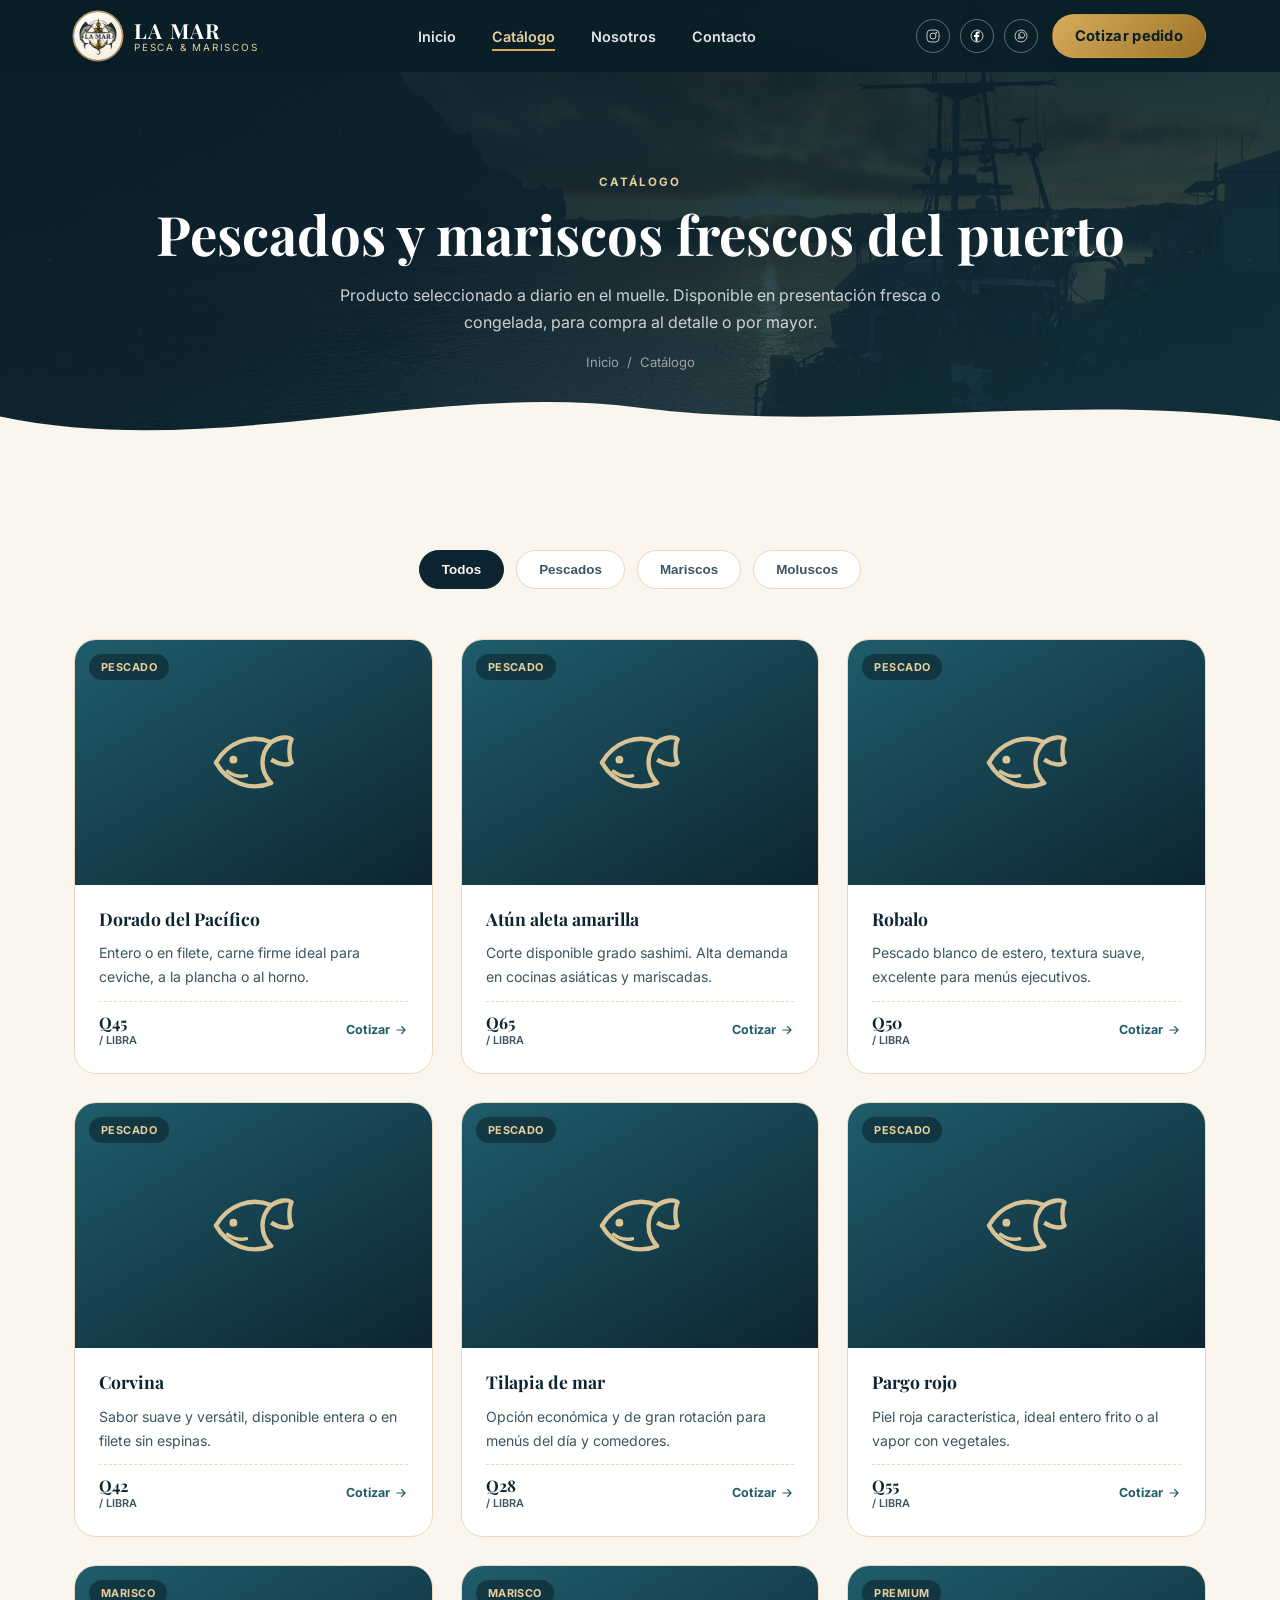
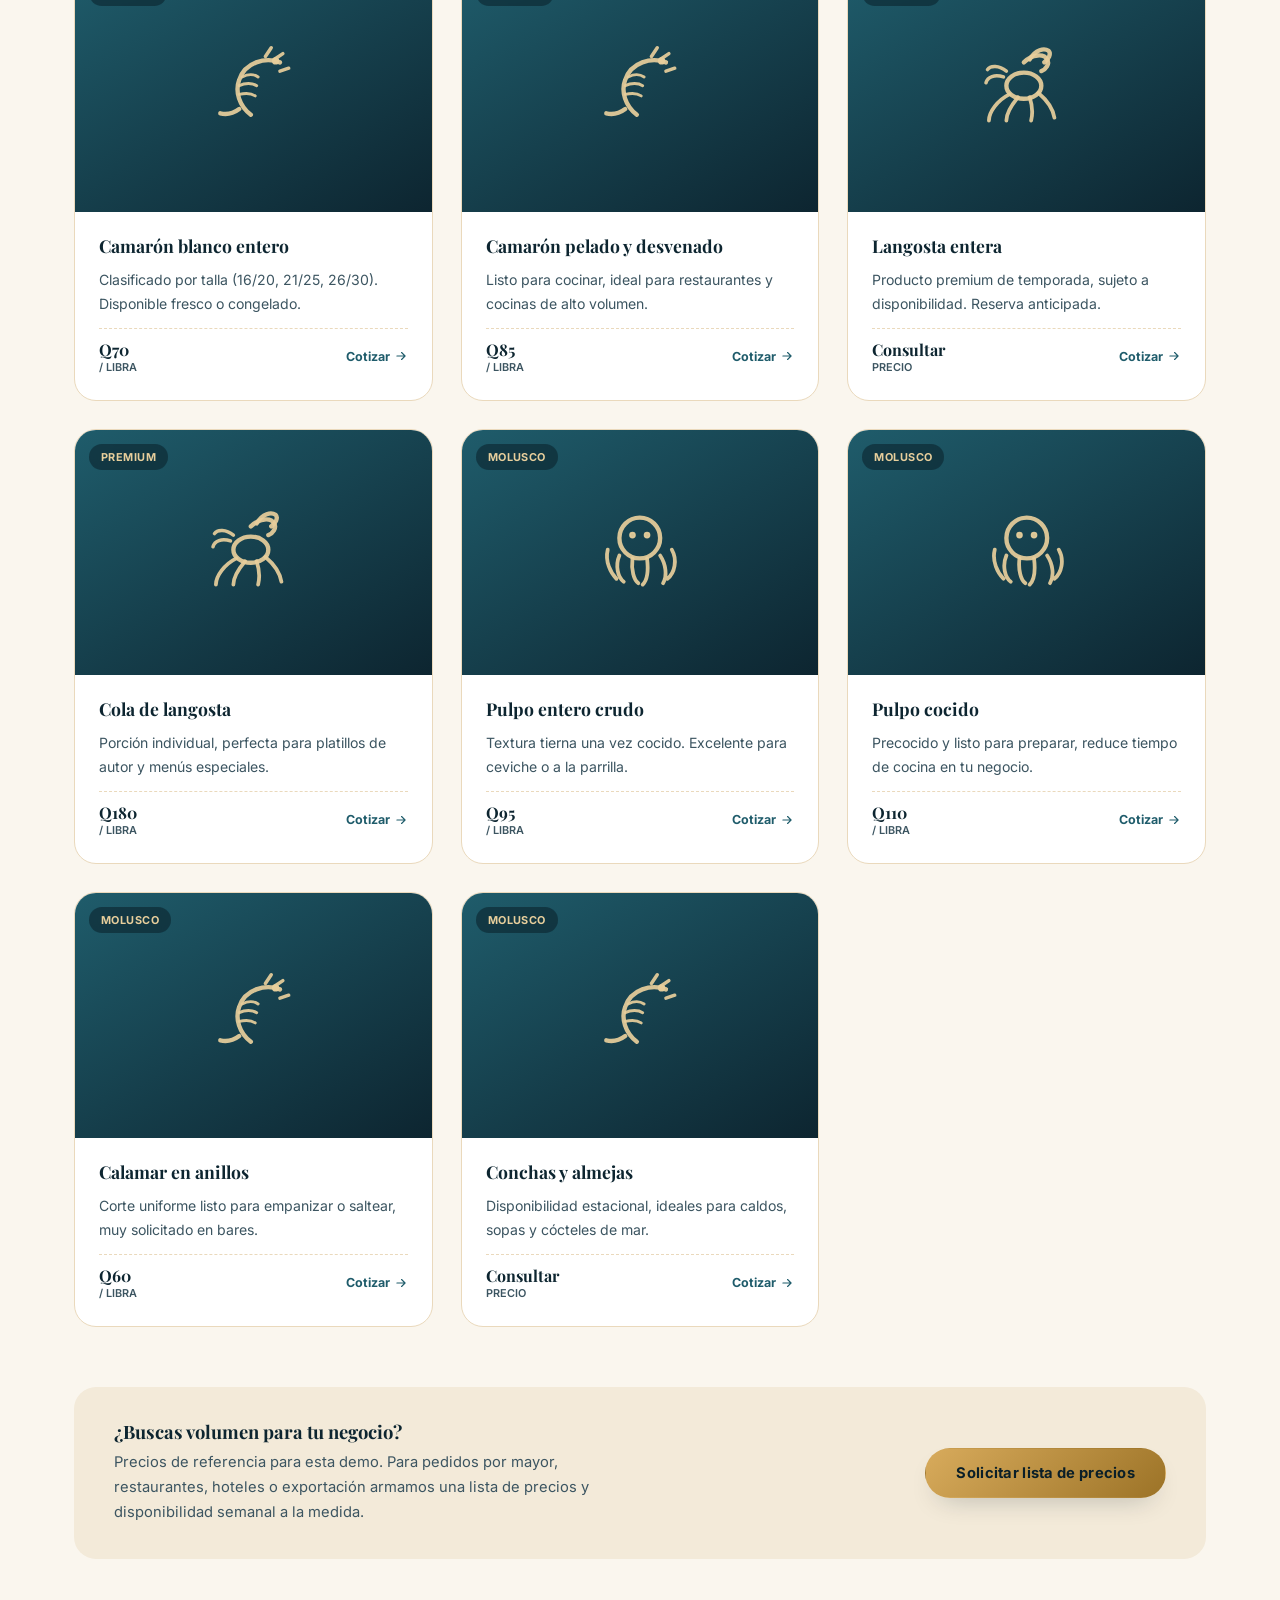
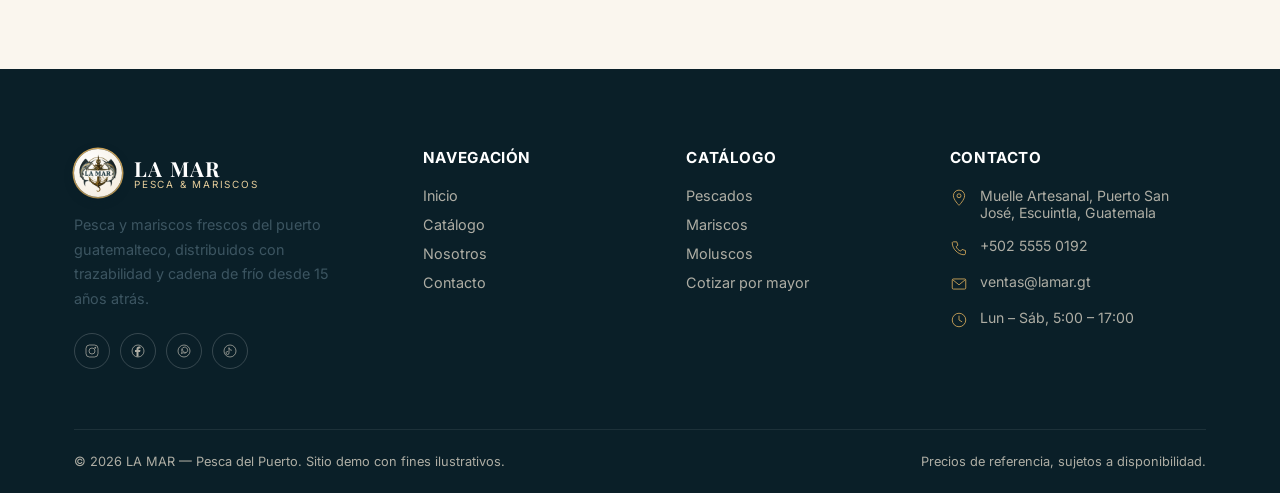
==== commit 56711701: "Integrar logo oficial y fotografías reales del cliente - Recorta el fondo blanco del logo oficial (J" ====
--- a/catalogo.html
+++ b/catalogo.html
@@ -5,7 +5,7 @@
 <meta name="viewport" content="width=device-width, initial-scale=1.0">
 <title>Catálogo — LA MAR | Pesca del Puerto</title>
 <meta name="description" content="Catálogo de pescados, mariscos y moluscos frescos de LA MAR: dorado, atún, camarón, langosta, pulpo, robalo y más, con presentación fresca o congelada.">
-<link rel="icon" href="assets/img/logo.svg" type="image/svg+xml">
+<link rel="icon" href="assets/img/favicon.png" type="image/png">
 <link rel="preconnect" href="https://fonts.googleapis.com">
 <link rel="preconnect" href="https://fonts.gstatic.com" crossorigin>
 <link href="https://fonts.googleapis.com/css2?family=Playfair+Display:wght@600;700&family=Inter:wght@400;500;600;700&display=swap" rel="stylesheet">
@@ -16,7 +16,7 @@
 <header class="site-header solid" data-header>
   <div class="container">
     <a href="index.html" class="brand">
-      <img src="assets/img/logo.svg" alt="La Mar — Pesca del Puerto">
+      <img src="assets/img/logo-oficial.png" alt="La Mar — Pesca del Puerto">
       <span class="brand-text"><strong>LA MAR</strong><span>Pesca &amp; Mariscos</span></span>
     </a>
     <nav class="nav-main" data-nav-main>
@@ -40,7 +40,7 @@
   </div>
 </header>
 
-<section class="page-hero">
+<section class="page-hero" style="background-image:linear-gradient(160deg, rgba(10,31,40,.93) 0%, rgba(13,37,48,.9) 50%, rgba(31,92,107,.6) 140%), url('assets/img/foto-2.jpeg');background-size:auto,cover;background-position:0 0,center 40%;background-repeat:no-repeat">
   <div class="container">
     <span class="eyebrow">Catálogo</span>
     <h1>Pescados y mariscos frescos del puerto</h1>
@@ -253,7 +253,7 @@
     <div class="footer-grid">
       <div class="footer-brand">
         <a href="index.html" class="brand">
-          <img src="assets/img/logo.svg" alt="La Mar">
+          <img src="assets/img/logo-oficial.png" alt="La Mar">
           <span class="brand-text"><strong style="color:#fff">LA MAR</strong><span>Pesca &amp; Mariscos</span></span>
         </a>
         <p>Pesca y mariscos frescos del puerto guatemalteco, distribuidos con trazabilidad y cadena de frío desde 15 años atrás.</p>
--- a/assets/css/styles.css
+++ b/assets/css/styles.css
@@ -92,7 +92,12 @@
 }
 .site-header .container{display:flex;align-items:center;justify-content:space-between;gap:20px}
 .brand{display:flex;align-items:center;gap:12px}
-.brand img{width:48px;height:48px;transition:width .3s ease,height .3s ease}
+.brand img{
+  width:48px;height:48px;object-fit:contain;border-radius:50%;
+  background:radial-gradient(circle at 35% 30%,#fff,var(--cream-100));
+  padding:5px;box-shadow:0 3px 10px rgba(10,31,40,.35),0 0 0 1.5px var(--gold-400);
+  transition:width .3s ease,height .3s ease;
+}
 .brand-text{display:flex;flex-direction:column;line-height:1.1}
 .brand-text strong{font-family:var(--ff-display);font-size:1.3rem;letter-spacing:.06em;color:var(--white)}
 .brand-text span{font-size:.62rem;letter-spacing:.18em;text-transform:uppercase;color:var(--gold-300)}
@@ -172,7 +177,11 @@
   display:flex;align-items:center;justify-content:center;
   animation:float 6s ease-in-out infinite;
 }
-.hero-emblem img{width:78%}
+.hero-emblem img{
+  width:78%;object-fit:contain;border-radius:50%;
+  background:radial-gradient(circle at 35% 30%,#fff,var(--cream-100));
+  padding:22px;box-shadow:0 20px 50px -12px rgba(0,0,0,.5),0 0 0 2px var(--gold-400);
+}
 .hero-emblem::before,.hero-emblem::after{
   content:"";position:absolute;border-radius:50%;border:1px dashed rgba(232,207,156,.3);
 }
